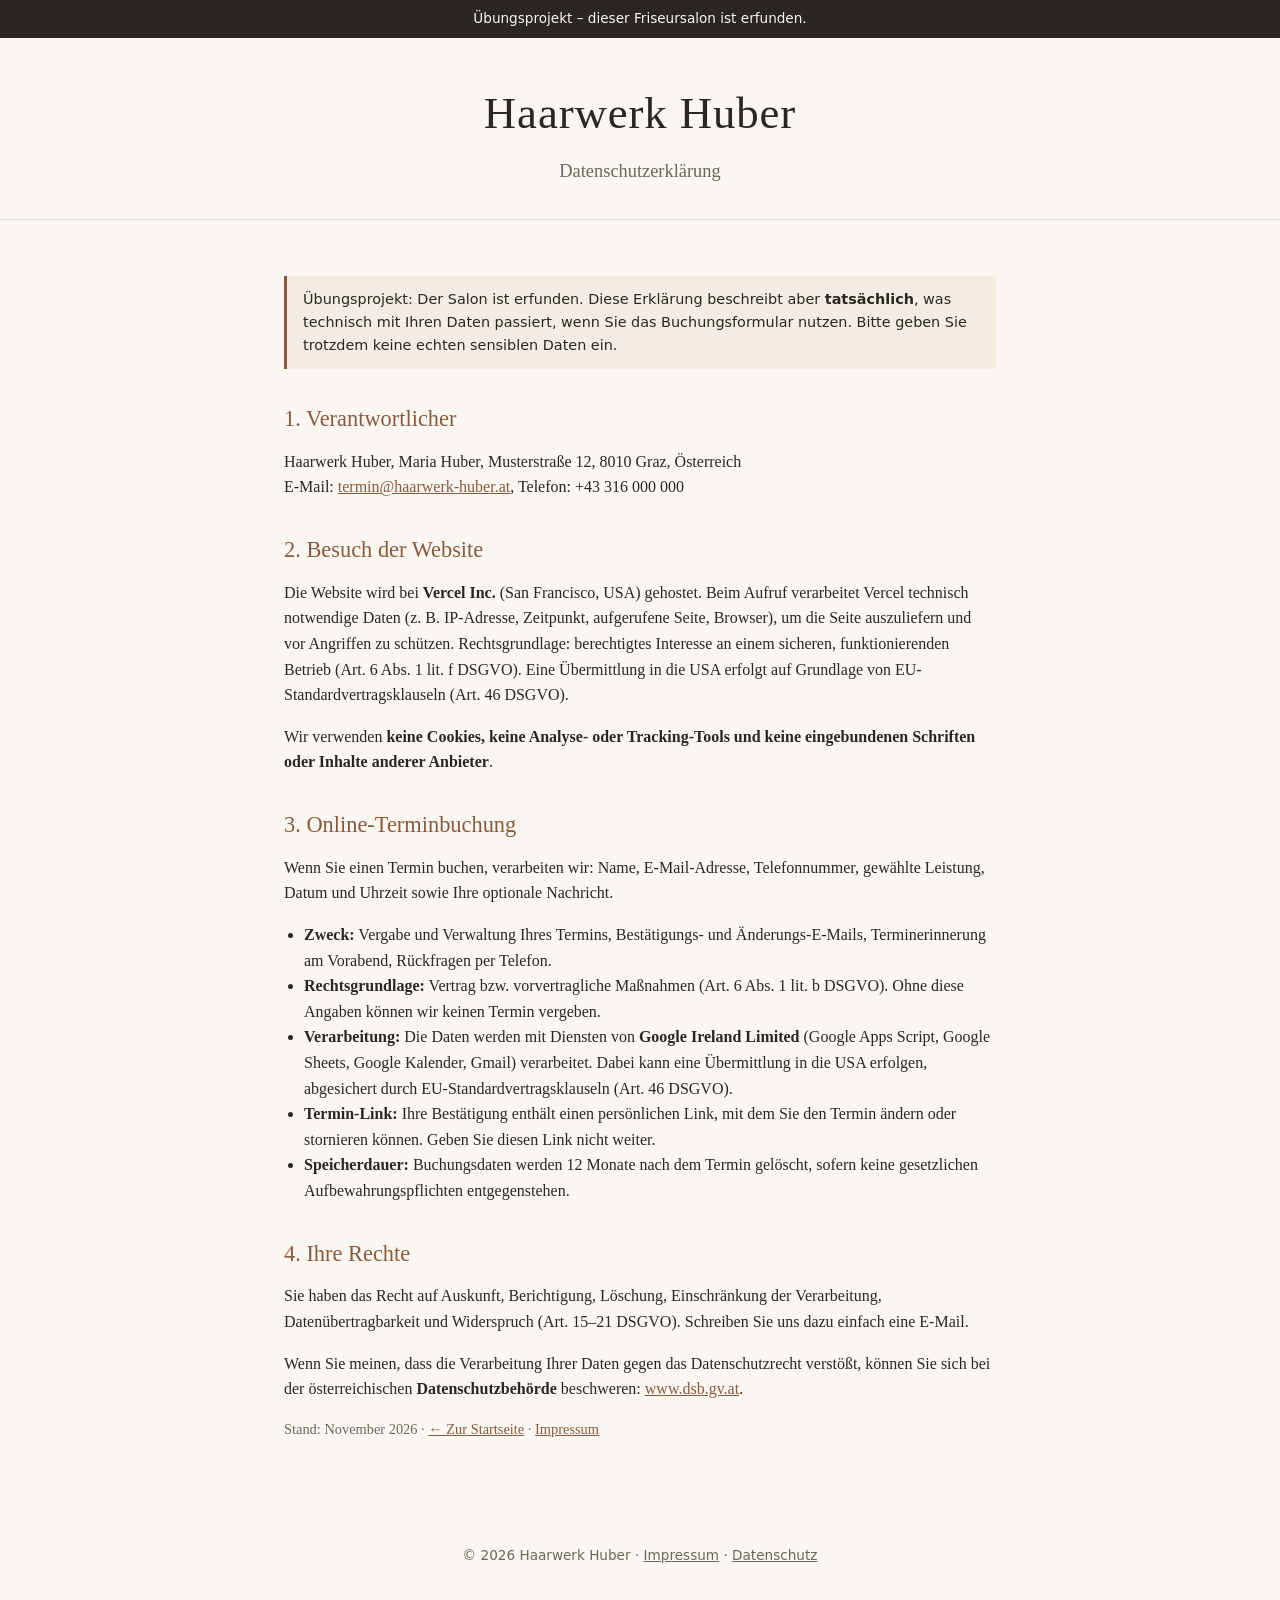
==== datenschutz.html @ 933cb015 "Reminder email the evening before the appointment - sendReminders(): daily trigger ~18:00 Vienna, re" ====
<!DOCTYPE html>
<html lang="de">
<head>
  <meta charset="UTF-8">
  <meta name="viewport" content="width=device-width, initial-scale=1.0">
  <title>Datenschutz – Haarwerk Huber</title>
  <link rel="stylesheet" href="style.css">
</head>
<body>

  <div class="notice">Übungsprojekt – dieser Friseursalon ist erfunden.</div>

  <header class="small-header">
    <h1><a href="/">Haarwerk Huber</a></h1>
    <p>Datenschutzerklärung</p>
  </header>

  <main>
    <section class="legal">
      <p class="fictional">Übungsprojekt: Der Salon ist erfunden. Diese Erklärung beschreibt aber
        <strong>tatsächlich</strong>, was technisch mit Ihren Daten passiert, wenn Sie das Buchungsformular nutzen.
        Bitte geben Sie trotzdem keine echten sensiblen Daten ein.</p>

      <h2>1. Verantwortlicher</h2>
      <p>Haarwerk Huber, Maria Huber, Musterstraße 12, 8010 Graz, Österreich<br>
        E-Mail: <a href="mailto:termin@haarwerk-huber.at">termin@haarwerk-huber.at</a>, Telefon: +43 316 000 000</p>

      <h2>2. Besuch der Website</h2>
      <p>Die Website wird bei <strong>Vercel Inc.</strong> (San Francisco, USA) gehostet. Beim Aufruf verarbeitet
        Vercel technisch notwendige Daten (z. B. IP-Adresse, Zeitpunkt, aufgerufene Seite, Browser), um die
        Seite auszuliefern und vor Angriffen zu schützen. Rechtsgrundlage: berechtigtes Interesse an einem
        sicheren, funktionierenden Betrieb (Art. 6 Abs. 1 lit. f DSGVO). Eine Übermittlung in die USA erfolgt auf
        Grundlage von EU-Standardvertragsklauseln (Art. 46 DSGVO).</p>
      <p>Wir verwenden <strong>keine Cookies, keine Analyse- oder Tracking-Tools und keine eingebundenen Schriften
        oder Inhalte anderer Anbieter</strong>.</p>

      <h2>3. Online-Terminbuchung</h2>
      <p>Wenn Sie einen Termin buchen, verarbeiten wir: Name, E-Mail-Adresse, Telefonnummer, gewählte Leistung,
        Datum und Uhrzeit sowie Ihre optionale Nachricht.</p>
      <ul>
        <li><strong>Zweck:</strong> Vergabe und Verwaltung Ihres Termins, Bestätigungs- und Änderungs-E-Mails, Terminerinnerung am Vorabend,
          Rückfragen per Telefon.</li>
        <li><strong>Rechtsgrundlage:</strong> Vertrag bzw. vorvertragliche Maßnahmen (Art. 6 Abs. 1 lit. b DSGVO).
          Ohne diese Angaben können wir keinen Termin vergeben.</li>
        <li><strong>Verarbeitung:</strong> Die Daten werden mit Diensten von <strong>Google Ireland Limited</strong>
          (Google Apps Script, Google Sheets, Google Kalender, Gmail) verarbeitet. Dabei kann eine Übermittlung in
          die USA erfolgen, abgesichert durch EU-Standardvertragsklauseln (Art. 46 DSGVO).</li>
        <li><strong>Termin-Link:</strong> Ihre Bestätigung enthält einen persönlichen Link, mit dem Sie den Termin
          ändern oder stornieren können. Geben Sie diesen Link nicht weiter.</li>
        <li><strong>Speicherdauer:</strong> Buchungsdaten werden 12 Monate nach dem Termin gelöscht, sofern keine
          gesetzlichen Aufbewahrungspflichten entgegenstehen.</li>
      </ul>

      <h2>4. Ihre Rechte</h2>
      <p>Sie haben das Recht auf Auskunft, Berichtigung, Löschung, Einschränkung der Verarbeitung,
        Datenübertragbarkeit und Widerspruch (Art. 15–21 DSGVO). Schreiben Sie uns dazu einfach eine E-Mail.</p>
      <p>Wenn Sie meinen, dass die Verarbeitung Ihrer Daten gegen das Datenschutzrecht verstößt, können Sie sich bei
        der österreichischen <strong>Datenschutzbehörde</strong> beschweren:
        <a href="https://www.dsb.gv.at" rel="noopener">www.dsb.gv.at</a>.</p>

      <p class="small">Stand: November 2026 · <a href="/">← Zur Startseite</a> · <a href="impressum.html">Impressum</a></p>
    </section>
  </main>

  <footer>
    © 2026 Haarwerk Huber · <a href="impressum.html">Impressum</a> · <a href="datenschutz.html">Datenschutz</a>
  </footer>
</body>
</html>
---- style.css ----
/* Haarwerk Huber – gemeinsame Styles für alle Seiten */
:root {
  --bg: #faf7f2;
  --text: #2b2622;
  --muted: #6f655c;
  --accent: #8a5a3c;
  --line: #e4dcd0;
}
* { box-sizing: border-box; margin: 0; padding: 0; }
body {
  font-family: Georgia, "Times New Roman", serif;
  background: var(--bg);
  color: var(--text);
  line-height: 1.6;
}
.notice {
  background: var(--text);
  color: var(--bg);
  text-align: center;
  font-family: system-ui, sans-serif;
  font-size: 0.85rem;
  padding: 0.5rem 1rem;
}
header {
  text-align: center;
  padding: 5rem 1.5rem 4rem;
  border-bottom: 1px solid var(--line);
}
header h1 {
  font-size: clamp(2.5rem, 7vw, 4.5rem);
  font-weight: normal;
  letter-spacing: 0.02em;
}
header p {
  color: var(--muted);
  font-size: 1.15rem;
  margin-top: 0.5rem;
}
.button {
  display: inline-block;
  margin-top: 2rem;
  padding: 0.8rem 2rem;
  background: var(--accent);
  color: #fff;
  text-decoration: none;
  font-family: system-ui, sans-serif;
  border-radius: 2px;
}
main { max-width: 760px; margin: 0 auto; padding: 0 1.5rem; }
section { padding: 3.5rem 0; border-bottom: 1px solid var(--line); }
section:last-child { border-bottom: none; }
h2 {
  font-weight: normal;
  font-size: 1.8rem;
  margin-bottom: 1.5rem;
  color: var(--accent);
}
table { width: 100%; border-collapse: collapse; }
td { padding: 0.6rem 0; border-bottom: 1px dotted var(--line); }
td:last-child { text-align: right; white-space: nowrap; }
.small { color: var(--muted); font-size: 0.9rem; margin-top: 1rem; }
footer {
  text-align: center;
  font-family: system-ui, sans-serif;
  font-size: 0.85rem;
  color: var(--muted);
  padding: 2rem 1rem 3rem;
}
form { display: grid; gap: 1rem; font-family: system-ui, sans-serif; }
.row { display: grid; grid-template-columns: 1fr 1fr; gap: 1rem; }
@media (max-width: 560px) { .row { grid-template-columns: 1fr; } }
label { display: grid; gap: 0.3rem; font-size: 0.9rem; color: var(--muted); }
input, select, textarea {
  font: inherit; color: var(--text); background: #fff;
  border: 1px solid var(--line); border-radius: 2px; padding: 0.65rem 0.75rem;
}
textarea { min-height: 5rem; resize: vertical; }
form button { border: none; cursor: pointer; font-size: 1rem; justify-self: start; margin-top: 0.5rem; }
form button:disabled { opacity: 0.6; cursor: wait; }
.hp { position: absolute; left: -9999px; }
#form-status { min-height: 1.5rem; font-family: system-ui, sans-serif; }
#form-status.ok { color: #2f6b3a; }
#form-status.error { color: #a33a2a; }

/* termin.html – Termin verwalten */
header.small-header { padding: 2.5rem 1.5rem 2rem; }
header.small-header h1 { font-size: clamp(2rem, 5vw, 2.8rem); }
header.small-header a { color: inherit; text-decoration: none; }
.details { width: 100%; margin: 1rem 0 2rem; }
.details td:first-child { color: var(--muted); width: 35%; }
.details td:last-child { text-align: left; white-space: normal; }
.actions { display: flex; flex-wrap: wrap; gap: 0.75rem; }
.button.secondary { background: transparent; color: var(--accent); border: 1px solid var(--accent); }
button.button { border: none; cursor: pointer; font-size: 1rem; margin-top: 0; }
button.button.secondary { border: 1px solid var(--accent); }
.hidden { display: none !important; }
#move-form { margin-top: 2rem; }
.badge { display: inline-block; font-family: system-ui, sans-serif; font-size: 0.85rem; padding: 0.15rem 0.6rem; border-radius: 2px; background: var(--line); }
.badge.cancelled { background: #f3d9d4; color: #a33a2a; }

main a { color: var(--accent); }

/* Impressum / Datenschutz */
.legal h2 { font-size: 1.4rem; margin: 2rem 0 0.75rem; }
.legal h2:first-child { margin-top: 0; }
.legal p, .legal ul { margin-bottom: 1rem; }
.legal ul { padding-left: 1.25rem; }
.fictional { background: #f3ece2; border-left: 3px solid var(--accent); padding: 0.75rem 1rem; font-family: system-ui, sans-serif; font-size: 0.9rem; margin-bottom: 2rem; }
footer a { color: inherit; }
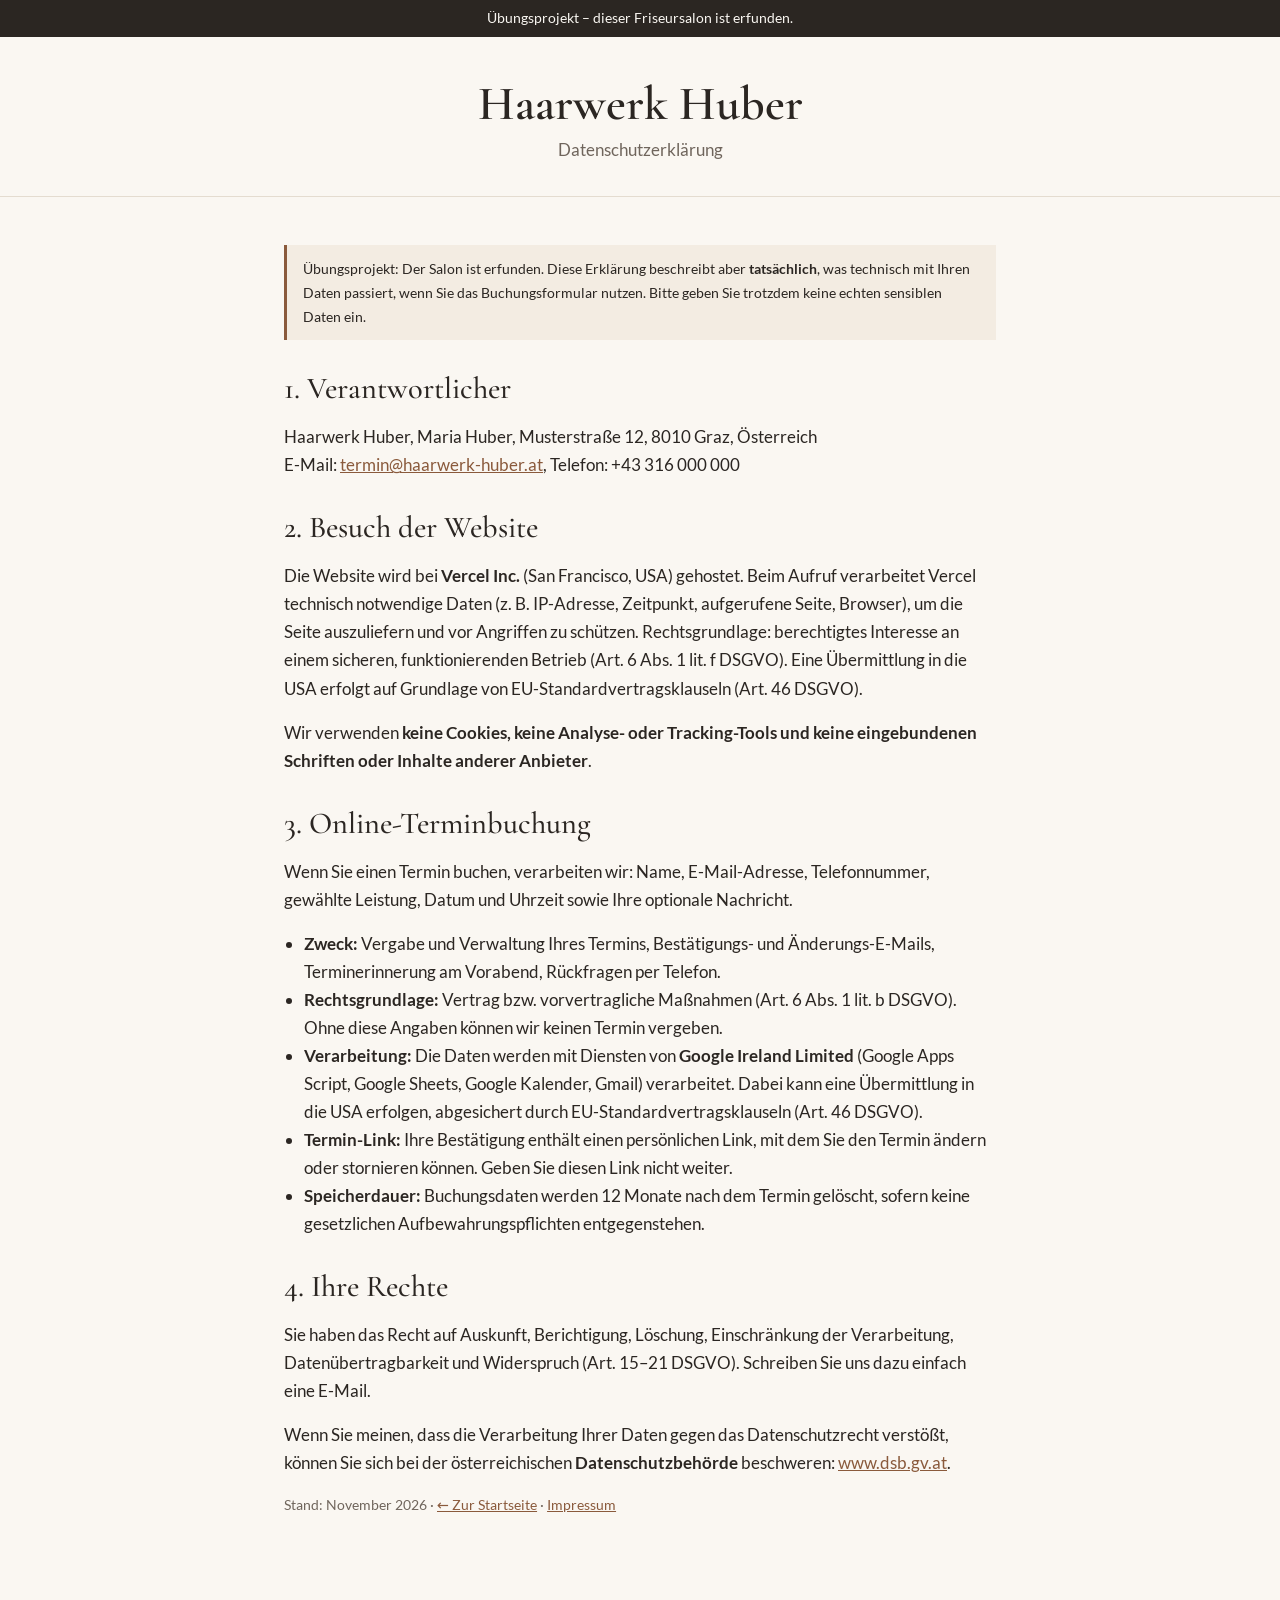
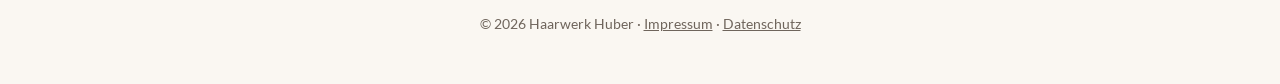
==== commit 621b7465: "Redesign: warm & classic look, sticky menu, price accordion, team, gallery, reviews, FAQ - direction" ====
--- a/datenschutz.html
+++ b/datenschutz.html
@@ -6,7 +6,7 @@
   <title>Datenschutz – Haarwerk Huber</title>
   <link rel="stylesheet" href="style.css">
 </head>
-<body>
+<body class="subpage">
 
   <div class="notice">Übungsprojekt – dieser Friseursalon ist erfunden.</div>
 
--- a/style.css
+++ b/style.css
@@ -1,109 +1,258 @@
-/* Haarwerk Huber – gemeinsame Styles für alle Seiten */
+/* Haarwerk Huber – gemeinsame Styles für alle Seiten
+   Richtung A "warm & klassisch": Creme, Kupfer, Dunkelbraun; Cormorant Garamond + Lato.
+   Schriften liegen im Ordner fonts/ (selbst gehostet, keine Verbindung zu Google → DSGVO). */
+
+@font-face { font-family: "Cormorant Garamond"; font-weight: 500; font-style: normal; font-display: swap;
+  src: url("fonts/cormorant-garamond-latin-500-normal.woff2") format("woff2"); }
+@font-face { font-family: "Cormorant Garamond"; font-weight: 600; font-style: normal; font-display: swap;
+  src: url("fonts/cormorant-garamond-latin-600-normal.woff2") format("woff2"); }
+@font-face { font-family: "Cormorant Garamond"; font-weight: 500; font-style: italic; font-display: swap;
+  src: url("fonts/cormorant-garamond-latin-500-italic.woff2") format("woff2"); }
+@font-face { font-family: "Lato"; font-weight: 400; font-style: normal; font-display: swap;
+  src: url("fonts/lato-latin-400-normal.woff2") format("woff2"); }
+@font-face { font-family: "Lato"; font-weight: 700; font-style: normal; font-display: swap;
+  src: url("fonts/lato-latin-700-normal.woff2") format("woff2"); }
+
 :root {
   --bg: #faf7f2;
+  --bg-alt: #f3ece2;
   --text: #2b2622;
   --muted: #6f655c;
   --accent: #8a5a3c;
+  --accent-dark: #6f4630;
   --line: #e4dcd0;
+  --serif: "Cormorant Garamond", Georgia, "Times New Roman", serif;
+  --sans: "Lato", system-ui, -apple-system, "Segoe UI", sans-serif;
+  --header-h: 4.25rem;
 }
 * { box-sizing: border-box; margin: 0; padding: 0; }
+html { scroll-behavior: smooth; scroll-padding-top: calc(var(--header-h) + 1rem); }
+@media (prefers-reduced-motion: reduce) { html { scroll-behavior: auto; } }
 body {
-  font-family: Georgia, "Times New Roman", serif;
+  font-family: var(--sans);
   background: var(--bg);
   color: var(--text);
-  line-height: 1.6;
-}
+  line-height: 1.65;
+  font-size: 1.0625rem;
+}
+img { max-width: 100%; display: block; }
+a { color: var(--accent); }
+h1, h2, h3 { font-family: var(--serif); font-weight: 500; line-height: 1.15; }
+h2 { font-size: clamp(2rem, 5vw, 2.75rem); color: var(--text); margin-bottom: 0.5rem; }
+h3 { font-size: 1.5rem; }
+.eyebrow {
+  font-family: var(--sans); font-size: 0.8rem; letter-spacing: 0.18em; text-transform: uppercase;
+  color: var(--accent); margin-bottom: 0.5rem; display: block;
+}
+.lead { color: var(--muted); max-width: 38rem; margin-bottom: 2rem; }
+.small { color: var(--muted); font-size: 0.9rem; margin-top: 1rem; }
+
 .notice {
-  background: var(--text);
-  color: var(--bg);
-  text-align: center;
-  font-family: system-ui, sans-serif;
-  font-size: 0.85rem;
-  padding: 0.5rem 1rem;
-}
-header {
-  text-align: center;
-  padding: 5rem 1.5rem 4rem;
+  background: var(--text); color: var(--bg); text-align: center;
+  font-size: 0.85rem; padding: 0.45rem 1rem;
+}
+
+/* ───────── Buttons ───────── */
+.button {
+  display: inline-block; padding: 0.85rem 1.8rem; min-height: 44px;
+  background: var(--accent); color: #fff; text-decoration: none;
+  font-family: var(--sans); font-size: 1rem; font-weight: 700; letter-spacing: 0.02em;
+  border: 1px solid var(--accent); border-radius: 2px; cursor: pointer;
+  transition: background 0.2s, color 0.2s;
+}
+.button:hover { background: var(--accent-dark); border-color: var(--accent-dark); }
+.button.secondary, .button.ghost { background: transparent; color: var(--accent); }
+.button.secondary:hover, .button.ghost:hover { background: var(--accent); color: #fff; }
+.button.light { background: transparent; color: #fff; border-color: rgba(255,255,255,0.8); }
+.button.light:hover { background: #fff; color: var(--text); }
+:focus-visible { outline: 2px solid var(--accent); outline-offset: 3px; }
+
+/* ───────── Kopfzeile mit Menü (bleibt oben stehen) ───────── */
+.site-header {
+  position: sticky; top: 0; z-index: 50;
+  background: rgba(250, 247, 242, 0.96);
   border-bottom: 1px solid var(--line);
-}
-header h1 {
-  font-size: clamp(2.5rem, 7vw, 4.5rem);
-  font-weight: normal;
-  letter-spacing: 0.02em;
-}
-header p {
-  color: var(--muted);
-  font-size: 1.15rem;
-  margin-top: 0.5rem;
-}
-.button {
-  display: inline-block;
-  margin-top: 2rem;
-  padding: 0.8rem 2rem;
-  background: var(--accent);
+  backdrop-filter: blur(6px);
+}
+.site-header .inner {
+  max-width: 1120px; margin: 0 auto; padding: 0 1.25rem; height: var(--header-h);
+  display: flex; align-items: center; gap: 1.5rem;
+}
+.logo { font-family: var(--serif); font-size: 1.6rem; font-weight: 600; color: var(--text); text-decoration: none; white-space: nowrap; }
+.logo span { color: var(--accent); }
+.site-nav { margin-left: auto; }
+.site-nav ul { list-style: none; display: flex; gap: 1.75rem; }
+.site-nav a { color: var(--text); text-decoration: none; font-size: 0.95rem; padding: 0.5rem 0; }
+.site-nav a:hover { color: var(--accent); }
+.header-cta .short { display: none; }
+.header-cta { padding: 0.6rem 1.2rem; font-size: 0.9rem; white-space: nowrap; min-height: 0; }
+.menu-toggle {
+  display: none; margin-left: auto; background: none; border: 1px solid var(--line); border-radius: 2px;
+  width: 44px; height: 44px; cursor: pointer; color: var(--text); font-size: 1.4rem; line-height: 1;
+}
+
+/* Handy: Menü wird zum Aufklappmenü (☰) */
+@media (max-width: 860px) {
+  .menu-toggle { display: block; }
+  .header-cta { padding: 0.55rem 0.9rem; }
+  .site-nav {
+    position: absolute; top: var(--header-h); left: 0; right: 0; margin: 0;
+    background: var(--bg); border-bottom: 1px solid var(--line);
+    box-shadow: 0 12px 24px rgba(43, 38, 34, 0.08);
+    display: none;
+  }
+  .site-nav.open { display: block; }
+  .site-nav ul { flex-direction: column; gap: 0; padding: 0.5rem 1.25rem 1rem; }
+  .site-nav a { display: block; padding: 0.85rem 0; border-bottom: 1px solid var(--line); font-size: 1.05rem; }
+  .site-nav li:last-child a { border-bottom: none; }
+}
+@media (max-width: 860px) { .site-header .inner { gap: 0.75rem; } }
+@media (max-width: 480px) { .logo { font-size: 1.35rem; } .header-cta .long { display: none; } .header-cta .short { display: inline; } }
+
+/* ───────── Hero ───────── */
+.hero {
+  position: relative; min-height: min(78vh, 640px); display: flex; align-items: flex-end;
+  background: #8c7a68 url("img/hero.jpg") center / cover no-repeat;
   color: #fff;
-  text-decoration: none;
-  font-family: system-ui, sans-serif;
-  border-radius: 2px;
-}
-main { max-width: 760px; margin: 0 auto; padding: 0 1.5rem; }
-section { padding: 3.5rem 0; border-bottom: 1px solid var(--line); }
-section:last-child { border-bottom: none; }
-h2 {
-  font-weight: normal;
-  font-size: 1.8rem;
-  margin-bottom: 1.5rem;
-  color: var(--accent);
-}
+}
+.hero::before { /* dunkler Verlauf, damit der Text auf jedem Foto lesbar bleibt */
+  content: ""; position: absolute; inset: 0;
+  background: linear-gradient(180deg, rgba(43,38,34,0.05) 0%, rgba(43,38,34,0.25) 45%, rgba(43,38,34,0.75) 100%);
+}
+.hero .inner { position: relative; max-width: 1120px; width: 100%; margin: 0 auto; padding: 4rem 1.25rem 3.5rem; }
+.hero .eyebrow { color: #f3e2d3; }
+.hero h1 { font-size: clamp(2.8rem, 8vw, 5rem); font-weight: 500; max-width: 14ch; }
+.hero p { font-size: 1.15rem; max-width: 34rem; margin: 1rem 0 2rem; color: #f6efe7; }
+.hero .actions { display: flex; flex-wrap: wrap; gap: 0.75rem; }
+
+/* ───────── Abschnitte ───────── */
+.section { padding: clamp(3.5rem, 8vw, 6rem) 1.25rem; }
+.section.alt { background: var(--bg-alt); }
+.container { max-width: 1120px; margin: 0 auto; }
+.narrow { max-width: 760px; margin: 0 auto; }
+
+/* Über uns: Text + Bild nebeneinander */
+.split { display: grid; grid-template-columns: 1.1fr 0.9fr; gap: clamp(2rem, 5vw, 4rem); align-items: center; }
+.split img { aspect-ratio: 4 / 5; object-fit: cover; width: 100%; border-radius: 2px; }
+.facts { display: flex; flex-wrap: wrap; gap: 2rem; margin-top: 2rem; }
+.facts strong { display: block; font-family: var(--serif); font-size: 2.2rem; font-weight: 600; color: var(--accent); line-height: 1; }
+.facts span { color: var(--muted); font-size: 0.9rem; }
+@media (max-width: 760px) { .split { grid-template-columns: 1fr; } .split img { aspect-ratio: 4 / 3; } }
+
+/* Preise: Aufklapp-Liste (details/summary) */
+.accordion { border-top: 1px solid var(--line); }
+.accordion details { border-bottom: 1px solid var(--line); }
+.accordion summary {
+  list-style: none; cursor: pointer; min-height: 44px;
+  display: flex; align-items: center; justify-content: space-between; gap: 1rem;
+  padding: 1.15rem 0.25rem; font-family: var(--serif); font-size: 1.6rem; font-weight: 500;
+}
+.accordion summary::-webkit-details-marker { display: none; }
+.accordion summary::after {
+  content: "+"; font-family: var(--sans); font-size: 1.5rem; color: var(--accent);
+  transition: transform 0.2s;
+}
+.accordion details[open] summary::after { transform: rotate(45deg); }
+.accordion summary .from { font-family: var(--sans); font-size: 0.9rem; color: var(--muted); margin-left: auto; margin-right: 0.75rem; }
+.accordion .panel { padding: 0 0.25rem 1.25rem; }
+.price-row {
+  display: grid; grid-template-columns: 1fr auto auto; align-items: baseline; gap: 0.5rem 1rem;
+  padding: 0.75rem 0; border-bottom: 1px dotted var(--line);
+}
+.price-row:last-child { border-bottom: none; }
+.price-row .name { font-weight: 700; }
+.price-row .meta { display: block; color: var(--muted); font-size: 0.85rem; font-weight: 400; }
+.price-row .price { white-space: nowrap; }
+.price-row .book { font-size: 0.85rem; white-space: nowrap; }
+@media (max-width: 520px) {
+  .price-row { grid-template-columns: 1fr auto; }
+  .price-row .book { grid-column: 1 / -1; }
+}
+
+/* FAQ nutzt dieselbe Aufklapp-Optik, nur kleiner */
+.accordion.faq summary { font-family: var(--sans); font-size: 1.05rem; font-weight: 700; }
+.accordion.faq .panel p { color: var(--muted); max-width: 44rem; }
+
+/* Team */
+.team { display: grid; grid-template-columns: repeat(auto-fit, minmax(220px, 1fr)); gap: 1.5rem; }
+.member { background: var(--bg); border: 1px solid var(--line); padding: 2rem 1.5rem; text-align: center; }
+.avatar {
+  width: 96px; height: 96px; margin: 0 auto 1.25rem; border-radius: 50%;
+  display: grid; place-items: center;
+  background: var(--accent); color: #fff; font-family: var(--serif); font-size: 2.2rem; font-weight: 600;
+}
+.member:nth-child(2) .avatar { background: #a77a5c; }
+.member:nth-child(3) .avatar { background: #5e4a3c; }
+.member .role { color: var(--accent); font-size: 0.85rem; letter-spacing: 0.12em; text-transform: uppercase; margin: 0.25rem 0 0.75rem; }
+.member p:last-child { color: var(--muted); font-size: 0.95rem; }
+
+/* Galerie */
+.gallery { display: grid; grid-template-columns: repeat(3, 1fr); gap: 0.75rem; }
+.gallery img { aspect-ratio: 1; object-fit: cover; width: 100%; background: var(--line); }
+@media (max-width: 640px) { .gallery { grid-template-columns: 1fr 1fr; } }
+
+/* Bewertungen */
+.reviews { display: grid; grid-template-columns: repeat(auto-fit, minmax(240px, 1fr)); gap: 1.5rem; }
+.review { border-left: 3px solid var(--accent); padding: 0.25rem 0 0.25rem 1.25rem; }
+.review blockquote { font-family: var(--serif); font-style: italic; font-size: 1.35rem; line-height: 1.4; }
+.review figcaption { color: var(--muted); font-size: 0.9rem; margin-top: 0.75rem; }
+.stars { color: var(--accent); letter-spacing: 0.15em; font-size: 0.95rem; margin-bottom: 0.5rem; }
+
+/* Kontakt + Öffnungszeiten */
+.contact { display: grid; grid-template-columns: 1fr 1fr; gap: 2.5rem; }
+@media (max-width: 700px) { .contact { grid-template-columns: 1fr; } }
+.contact h3 { margin-bottom: 0.75rem; }
+.contact address { font-style: normal; }
+
+/* ───────── Tabellen, Formular (auch termin.html) ───────── */
 table { width: 100%; border-collapse: collapse; }
 td { padding: 0.6rem 0; border-bottom: 1px dotted var(--line); }
 td:last-child { text-align: right; white-space: nowrap; }
-.small { color: var(--muted); font-size: 0.9rem; margin-top: 1rem; }
-footer {
-  text-align: center;
-  font-family: system-ui, sans-serif;
-  font-size: 0.85rem;
-  color: var(--muted);
-  padding: 2rem 1rem 3rem;
-}
-form { display: grid; gap: 1rem; font-family: system-ui, sans-serif; }
+form { display: grid; gap: 1rem; }
 .row { display: grid; grid-template-columns: 1fr 1fr; gap: 1rem; }
 @media (max-width: 560px) { .row { grid-template-columns: 1fr; } }
 label { display: grid; gap: 0.3rem; font-size: 0.9rem; color: var(--muted); }
 input, select, textarea {
-  font: inherit; color: var(--text); background: #fff;
+  font: inherit; color: var(--text); background: #fff; min-height: 44px;
   border: 1px solid var(--line); border-radius: 2px; padding: 0.65rem 0.75rem;
 }
+input:focus, select:focus, textarea:focus { outline: 2px solid var(--accent); outline-offset: 0; border-color: var(--accent); }
 textarea { min-height: 5rem; resize: vertical; }
-form button { border: none; cursor: pointer; font-size: 1rem; justify-self: start; margin-top: 0.5rem; }
+form button { justify-self: start; margin-top: 0.5rem; }
 form button:disabled { opacity: 0.6; cursor: wait; }
 .hp { position: absolute; left: -9999px; }
-#form-status { min-height: 1.5rem; font-family: system-ui, sans-serif; }
+#form-status { min-height: 1.5rem; }
 #form-status.ok { color: #2f6b3a; }
 #form-status.error { color: #a33a2a; }
-
-/* termin.html – Termin verwalten */
-header.small-header { padding: 2.5rem 1.5rem 2rem; }
-header.small-header h1 { font-size: clamp(2rem, 5vw, 2.8rem); }
+.booking-card { background: #fff; border: 1px solid var(--line); padding: clamp(1.5rem, 4vw, 2.5rem); }
+
+/* ───────── Fußzeile ───────── */
+.site-footer { background: var(--text); color: #d9cfc4; text-align: center; font-size: 0.9rem; padding: 2.5rem 1.25rem; }
+.site-footer a { color: inherit; }
+.site-footer .logo { color: #fff; display: inline-block; margin-bottom: 0.5rem; }
+
+/* ───────── Unterseiten (termin.html, Impressum, Datenschutz) ───────── */
+header.small-header { text-align: center; padding: 2.5rem 1.5rem 2rem; border-bottom: 1px solid var(--line); }
+header.small-header h1 { font-size: clamp(2.2rem, 5vw, 3rem); font-weight: 600; }
 header.small-header a { color: inherit; text-decoration: none; }
+header.small-header p { color: var(--muted); margin-top: 0.25rem; }
+/* nur auf den Unterseiten (body class="subpage"), nicht auf der Startseite */
+.subpage > main { max-width: 760px; margin: 0 auto; padding: 0 1.5rem; }
+.subpage > main > section { padding: 3rem 0; }
+.subpage > main h2 { font-size: 1.9rem; margin-bottom: 1rem; }
+.subpage > footer { text-align: center; font-size: 0.85rem; color: var(--muted); padding: 2rem 1rem 3rem; }
+.subpage > footer a { color: inherit; }
 .details { width: 100%; margin: 1rem 0 2rem; }
 .details td:first-child { color: var(--muted); width: 35%; }
 .details td:last-child { text-align: left; white-space: normal; }
 .actions { display: flex; flex-wrap: wrap; gap: 0.75rem; }
-.button.secondary { background: transparent; color: var(--accent); border: 1px solid var(--accent); }
-button.button { border: none; cursor: pointer; font-size: 1rem; margin-top: 0; }
-button.button.secondary { border: 1px solid var(--accent); }
+button.button { font-size: 1rem; }
 .hidden { display: none !important; }
 #move-form { margin-top: 2rem; }
-.badge { display: inline-block; font-family: system-ui, sans-serif; font-size: 0.85rem; padding: 0.15rem 0.6rem; border-radius: 2px; background: var(--line); }
+.badge { display: inline-block; font-size: 0.85rem; padding: 0.15rem 0.6rem; border-radius: 2px; background: var(--line); }
 .badge.cancelled { background: #f3d9d4; color: #a33a2a; }
-
-main a { color: var(--accent); }
-
-/* Impressum / Datenschutz */
-.legal h2 { font-size: 1.4rem; margin: 2rem 0 0.75rem; }
+.legal h2 { font-size: 1.5rem; margin: 2rem 0 0.75rem; }
 .legal h2:first-child { margin-top: 0; }
 .legal p, .legal ul { margin-bottom: 1rem; }
 .legal ul { padding-left: 1.25rem; }
-.fictional { background: #f3ece2; border-left: 3px solid var(--accent); padding: 0.75rem 1rem; font-family: system-ui, sans-serif; font-size: 0.9rem; margin-bottom: 2rem; }
-footer a { color: inherit; }
+.fictional { background: var(--bg-alt); border-left: 3px solid var(--accent); padding: 0.75rem 1rem; font-size: 0.9rem; margin-bottom: 2rem; }
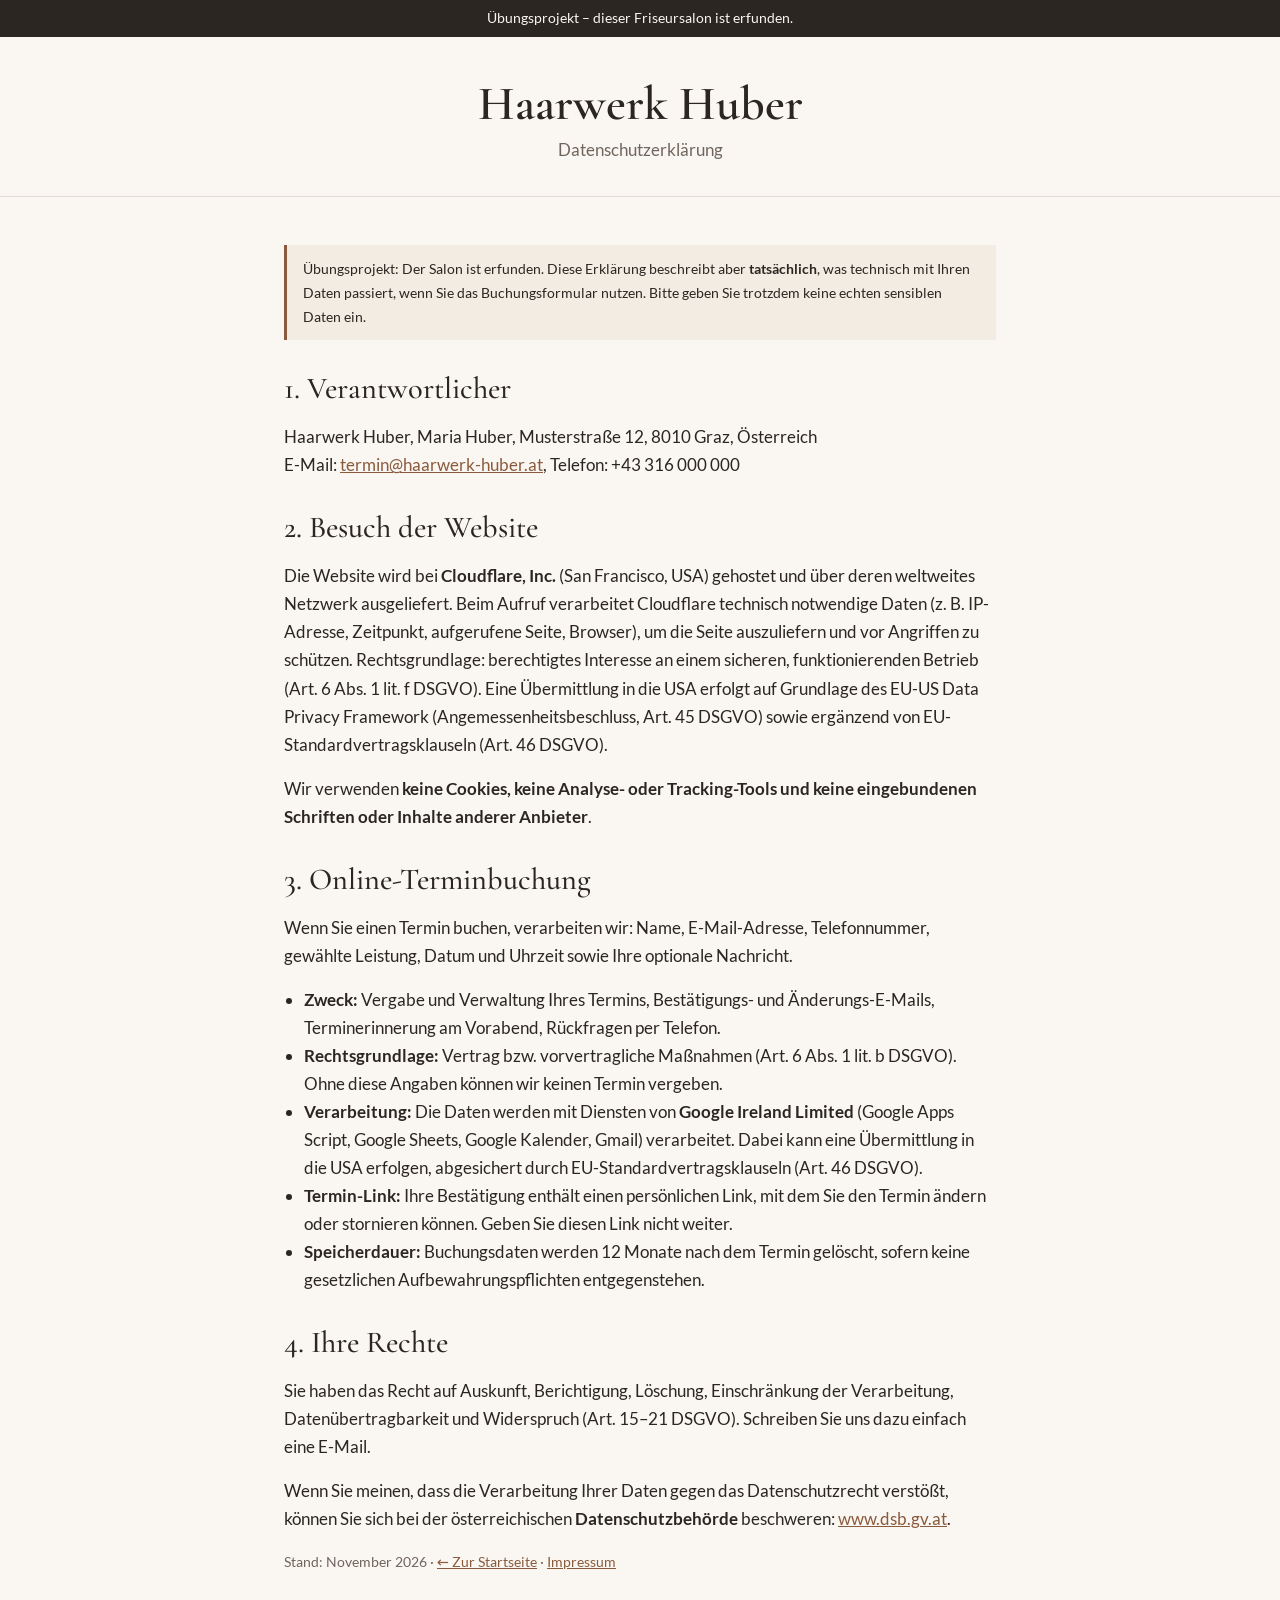
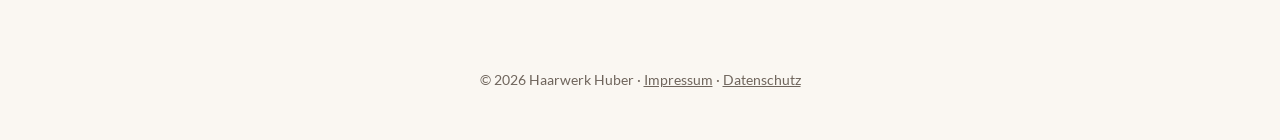
==== commit 7d59b5fd: "Datenschutz: hosting provider Vercel -> Cloudflare Co-Authored-By: Claude Opus 5.5 <noreply@anthropi" ====
--- a/datenschutz.html
+++ b/datenschutz.html
@@ -4,6 +4,10 @@
   <meta charset="UTF-8">
   <meta name="viewport" content="width=device-width, initial-scale=1.0">
   <title>Datenschutz – Haarwerk Huber</title>
+  <meta name="robots" content="noindex">
+  <link rel="icon" href="favicon.ico?v=2" sizes="any">
+  <link rel="icon" href="favicon-32.png?v=2" type="image/png" sizes="32x32">
+  <link rel="apple-touch-icon" href="apple-touch-icon.png?v=2">
   <link rel="stylesheet" href="style.css">
 </head>
 <body class="subpage">
@@ -26,11 +30,12 @@
         E-Mail: <a href="mailto:termin@haarwerk-huber.at">termin@haarwerk-huber.at</a>, Telefon: +43 316 000 000</p>
 
       <h2>2. Besuch der Website</h2>
-      <p>Die Website wird bei <strong>Vercel Inc.</strong> (San Francisco, USA) gehostet. Beim Aufruf verarbeitet
-        Vercel technisch notwendige Daten (z. B. IP-Adresse, Zeitpunkt, aufgerufene Seite, Browser), um die
-        Seite auszuliefern und vor Angriffen zu schützen. Rechtsgrundlage: berechtigtes Interesse an einem
-        sicheren, funktionierenden Betrieb (Art. 6 Abs. 1 lit. f DSGVO). Eine Übermittlung in die USA erfolgt auf
-        Grundlage von EU-Standardvertragsklauseln (Art. 46 DSGVO).</p>
+      <p>Die Website wird bei <strong>Cloudflare, Inc.</strong> (San Francisco, USA) gehostet und über deren
+        weltweites Netzwerk ausgeliefert. Beim Aufruf verarbeitet Cloudflare technisch notwendige Daten (z. B.
+        IP-Adresse, Zeitpunkt, aufgerufene Seite, Browser), um die Seite auszuliefern und vor Angriffen zu schützen.
+        Rechtsgrundlage: berechtigtes Interesse an einem sicheren, funktionierenden Betrieb (Art. 6 Abs. 1 lit. f
+        DSGVO). Eine Übermittlung in die USA erfolgt auf Grundlage des EU-US Data Privacy Framework
+        (Angemessenheitsbeschluss, Art. 45 DSGVO) sowie ergänzend von EU-Standardvertragsklauseln (Art. 46 DSGVO).</p>
       <p>Wir verwenden <strong>keine Cookies, keine Analyse- oder Tracking-Tools und keine eingebundenen Schriften
         oder Inhalte anderer Anbieter</strong>.</p>
 
--- a/style.css
+++ b/style.css
@@ -69,7 +69,7 @@
 
 /* ───────── Kopfzeile mit Menü (bleibt oben stehen) ───────── */
 .site-header {
-  position: sticky; top: 0; z-index: 50;
+  position: sticky; top: 0; z-index: 50; transition: box-shadow 0.3s;
   background: rgba(250, 247, 242, 0.96);
   border-bottom: 1px solid var(--line);
   backdrop-filter: blur(6px);
@@ -78,6 +78,7 @@
   max-width: 1120px; margin: 0 auto; padding: 0 1.25rem; height: var(--header-h);
   display: flex; align-items: center; gap: 1.5rem;
 }
+.site-header.scrolled { box-shadow: 0 6px 20px -10px rgba(43, 38, 34, 0.35); }
 .logo { font-family: var(--serif); font-size: 1.6rem; font-weight: 600; color: var(--text); text-decoration: none; white-space: nowrap; }
 .logo span { color: var(--accent); }
 .site-nav { margin-left: auto; }
@@ -109,21 +110,27 @@
 @media (max-width: 860px) { .site-header .inner { gap: 0.75rem; } }
 @media (max-width: 480px) { .logo { font-size: 1.35rem; } .header-cta .long { display: none; } .header-cta .short { display: inline; } }
 
-/* ───────── Hero ───────── */
-.hero {
-  position: relative; min-height: min(78vh, 640px); display: flex; align-items: flex-end;
-  background: #8c7a68 url("img/hero.jpg") center / cover no-repeat;
-  color: #fff;
-}
-.hero::before { /* dunkler Verlauf, damit der Text auf jedem Foto lesbar bleibt */
-  content: ""; position: absolute; inset: 0;
-  background: linear-gradient(180deg, rgba(43,38,34,0.05) 0%, rgba(43,38,34,0.25) 45%, rgba(43,38,34,0.75) 100%);
-}
-.hero .inner { position: relative; max-width: 1120px; width: 100%; margin: 0 auto; padding: 4rem 1.25rem 3.5rem; }
-.hero .eyebrow { color: #f3e2d3; }
-.hero h1 { font-size: clamp(2.8rem, 8vw, 5rem); font-weight: 500; max-width: 14ch; }
-.hero p { font-size: 1.15rem; max-width: 34rem; margin: 1rem 0 2rem; color: #f6efe7; }
+/* ───────── Hero: Text links, Foto rechts (Foto behält seine Form) ───────── */
+.hero { padding: clamp(2.5rem, 6vw, 5rem) 1.25rem; overflow: hidden; }
+.hero .inner {
+  max-width: 1120px; margin: 0 auto;
+  display: grid; grid-template-columns: 1fr 1fr; gap: clamp(2rem, 5vw, 4.5rem); align-items: center;
+}
+.hero h1 { font-size: clamp(2.8rem, 6.5vw, 4.6rem); font-weight: 500; }
+.hero h1 em { font-style: italic; color: var(--accent); }
+.hero p { font-size: 1.15rem; max-width: 30rem; margin: 1.25rem 0 2rem; color: var(--muted); }
 .hero .actions { display: flex; flex-wrap: wrap; gap: 0.75rem; }
+.hero-photo { position: relative; }
+.hero-photo img { width: 100%; height: auto; border-radius: 2px; box-shadow: 0 24px 48px -24px rgba(43, 38, 34, 0.45); }
+.hero-photo::before { /* versetzter Rahmen hinter dem Foto */
+  content: ""; position: absolute; inset: 1.25rem -1.25rem -1.25rem 1.25rem;
+  border: 1px solid var(--accent); border-radius: 2px; z-index: -1;
+}
+.hero .facts { margin-top: 2.5rem; }
+@media (max-width: 860px) {
+  .hero .inner { grid-template-columns: 1fr; }
+  .hero-photo { margin-right: 1.25rem; }
+}
 
 /* ───────── Abschnitte ───────── */
 .section { padding: clamp(3.5rem, 8vw, 6rem) 1.25rem; }
@@ -132,12 +139,12 @@
 .narrow { max-width: 760px; margin: 0 auto; }
 
 /* Über uns: Text + Bild nebeneinander */
-.split { display: grid; grid-template-columns: 1.1fr 0.9fr; gap: clamp(2rem, 5vw, 4rem); align-items: center; }
-.split img { aspect-ratio: 4 / 5; object-fit: cover; width: 100%; border-radius: 2px; }
+.split { display: grid; grid-template-columns: 1.4fr 0.6fr; gap: clamp(2rem, 6vw, 5rem); align-items: center; }
+.split img { width: 100%; max-width: 360px; height: auto; justify-self: end; border-radius: 2px; }
 .facts { display: flex; flex-wrap: wrap; gap: 2rem; margin-top: 2rem; }
 .facts strong { display: block; font-family: var(--serif); font-size: 2.2rem; font-weight: 600; color: var(--accent); line-height: 1; }
 .facts span { color: var(--muted); font-size: 0.9rem; }
-@media (max-width: 760px) { .split { grid-template-columns: 1fr; } .split img { aspect-ratio: 4 / 3; } }
+@media (max-width: 760px) { .split { grid-template-columns: 1fr; } .split img { max-width: 280px; justify-self: start; } }
 
 /* Preise: Aufklapp-Liste (details/summary) */
 .accordion { border-top: 1px solid var(--line); }
@@ -175,7 +182,8 @@
 
 /* Team */
 .team { display: grid; grid-template-columns: repeat(auto-fit, minmax(220px, 1fr)); gap: 1.5rem; }
-.member { background: var(--bg); border: 1px solid var(--line); padding: 2rem 1.5rem; text-align: center; }
+.member { background: var(--bg); border: 1px solid var(--line); padding: 2rem 1.5rem; text-align: center; transition: transform 0.3s, box-shadow 0.3s; }
+.member:hover { transform: translateY(-4px); box-shadow: 0 16px 32px -20px rgba(43, 38, 34, 0.4); }
 .avatar {
   width: 96px; height: 96px; margin: 0 auto 1.25rem; border-radius: 50%;
   display: grid; place-items: center;
@@ -187,9 +195,12 @@
 .member p:last-child { color: var(--muted); font-size: 0.95rem; }
 
 /* Galerie */
-.gallery { display: grid; grid-template-columns: repeat(3, 1fr); gap: 0.75rem; }
-.gallery img { aspect-ratio: 1; object-fit: cover; width: 100%; background: var(--line); }
-@media (max-width: 640px) { .gallery { grid-template-columns: 1fr 1fr; } }
+.gallery { columns: 4 220px; column-gap: 1rem; }
+.gallery figure { break-inside: avoid; margin-bottom: 1rem; overflow: hidden; border-radius: 2px; background: var(--line); }
+.gallery img { width: 100%; height: auto; transition: transform 0.6s cubic-bezier(.2,.7,.2,1); }
+.gallery figure:hover img { transform: scale(1.04); }
+.gallery figure:first-child { margin-top: 3rem; } /* versetzter Start = lockereres Bild */
+@media (max-width: 640px) { .gallery { columns: 2; column-gap: 0.75rem; } .gallery figure { margin-bottom: 0.75rem; } .gallery figure:first-child { margin-top: 1.5rem; } }
 
 /* Bewertungen */
 .reviews { display: grid; grid-template-columns: repeat(auto-fit, minmax(240px, 1fr)); gap: 1.5rem; }
@@ -224,12 +235,18 @@
 #form-status { min-height: 1.5rem; }
 #form-status.ok { color: #2f6b3a; }
 #form-status.error { color: #a33a2a; }
-.booking-card { background: #fff; border: 1px solid var(--line); padding: clamp(1.5rem, 4vw, 2.5rem); }
+.booking-card { background: #fff; border: 1px solid var(--line); padding: clamp(1.5rem, 4vw, 2.25rem); box-shadow: 0 20px 40px -28px rgba(43, 38, 34, 0.35); }
+.booking-card { display: grid; grid-template-columns: 0.75fr 1.25fr; gap: clamp(1.5rem, 4vw, 3rem); align-items: start; }
+@media (max-width: 860px) { .booking-card { grid-template-columns: 1fr; gap: 0.5rem; } .booking-intro .small { display: none; } }
+.booking-card h2 { font-size: clamp(1.9rem, 4vw, 2.3rem); }
+.booking-card .lead { margin-bottom: 1.25rem; font-size: 0.95rem; }
+#termin.section { padding-top: clamp(2.5rem, 6vw, 4rem); }
 
 /* ───────── Fußzeile ───────── */
 .site-footer { background: var(--text); color: #d9cfc4; text-align: center; font-size: 0.9rem; padding: 2.5rem 1.25rem; }
 .site-footer a { color: inherit; }
 .site-footer .logo { color: #fff; display: inline-block; margin-bottom: 0.5rem; }
+.site-footer .logo span { color: #d4a585; } /* hellerer Kupferton: genug Kontrast auf Dunkelbraun */
 
 /* ───────── Unterseiten (termin.html, Impressum, Datenschutz) ───────── */
 header.small-header { text-align: center; padding: 2.5rem 1.5rem 2rem; border-bottom: 1px solid var(--line); }
@@ -256,3 +273,33 @@
 .legal p, .legal ul { margin-bottom: 1rem; }
 .legal ul { padding-left: 1.25rem; }
 .fictional { background: var(--bg-alt); border-left: 3px solid var(--accent); padding: 0.75rem 1rem; font-size: 0.9rem; margin-bottom: 2rem; }
+
+/* ───────── Bewegung ───────── */
+/* Aufklappen der Preise/FAQ weich animieren (Chrome/Edge; andere Browser klappen einfach auf) */
+:root { interpolate-size: allow-keywords; }
+.accordion details::details-content {
+  height: 0; overflow: clip;
+  transition: height 0.35s ease, content-visibility 0.35s allow-discrete;
+}
+.accordion details[open]::details-content { height: auto; }
+
+/* Beim Scrollen weich einblenden. Nur wenn JavaScript läuft (Klasse "js" am <html>),
+   sonst bleibt alles sichtbar. */
+.js [data-reveal] {
+  opacity: 0; transform: translateY(28px);
+  transition: opacity 0.8s ease, transform 0.8s cubic-bezier(.2,.7,.2,1);
+  transition-delay: var(--delay, 0s);
+}
+.js [data-reveal].visible { opacity: 1; transform: none; }
+
+/* Hero beim Laden: Text und Foto kommen nacheinander */
+.js .hero [data-intro] { opacity: 0; transform: translateY(18px); animation: intro 0.9s cubic-bezier(.2,.7,.2,1) forwards; animation-delay: var(--delay, 0s); }
+.js .hero .hero-photo[data-intro] { transform: translateY(0) scale(0.97); }
+@keyframes intro { to { opacity: 1; transform: none; } }
+
+/* Wer in den Systemeinstellungen "Bewegung reduzieren" an hat, bekommt keine Effekte */
+@media (prefers-reduced-motion: reduce) {
+  .js [data-reveal], .js .hero [data-intro] { opacity: 1; transform: none; transition: none; animation: none; }
+  .gallery img, .member { transition: none; }
+  .accordion details::details-content { transition: none; }
+}
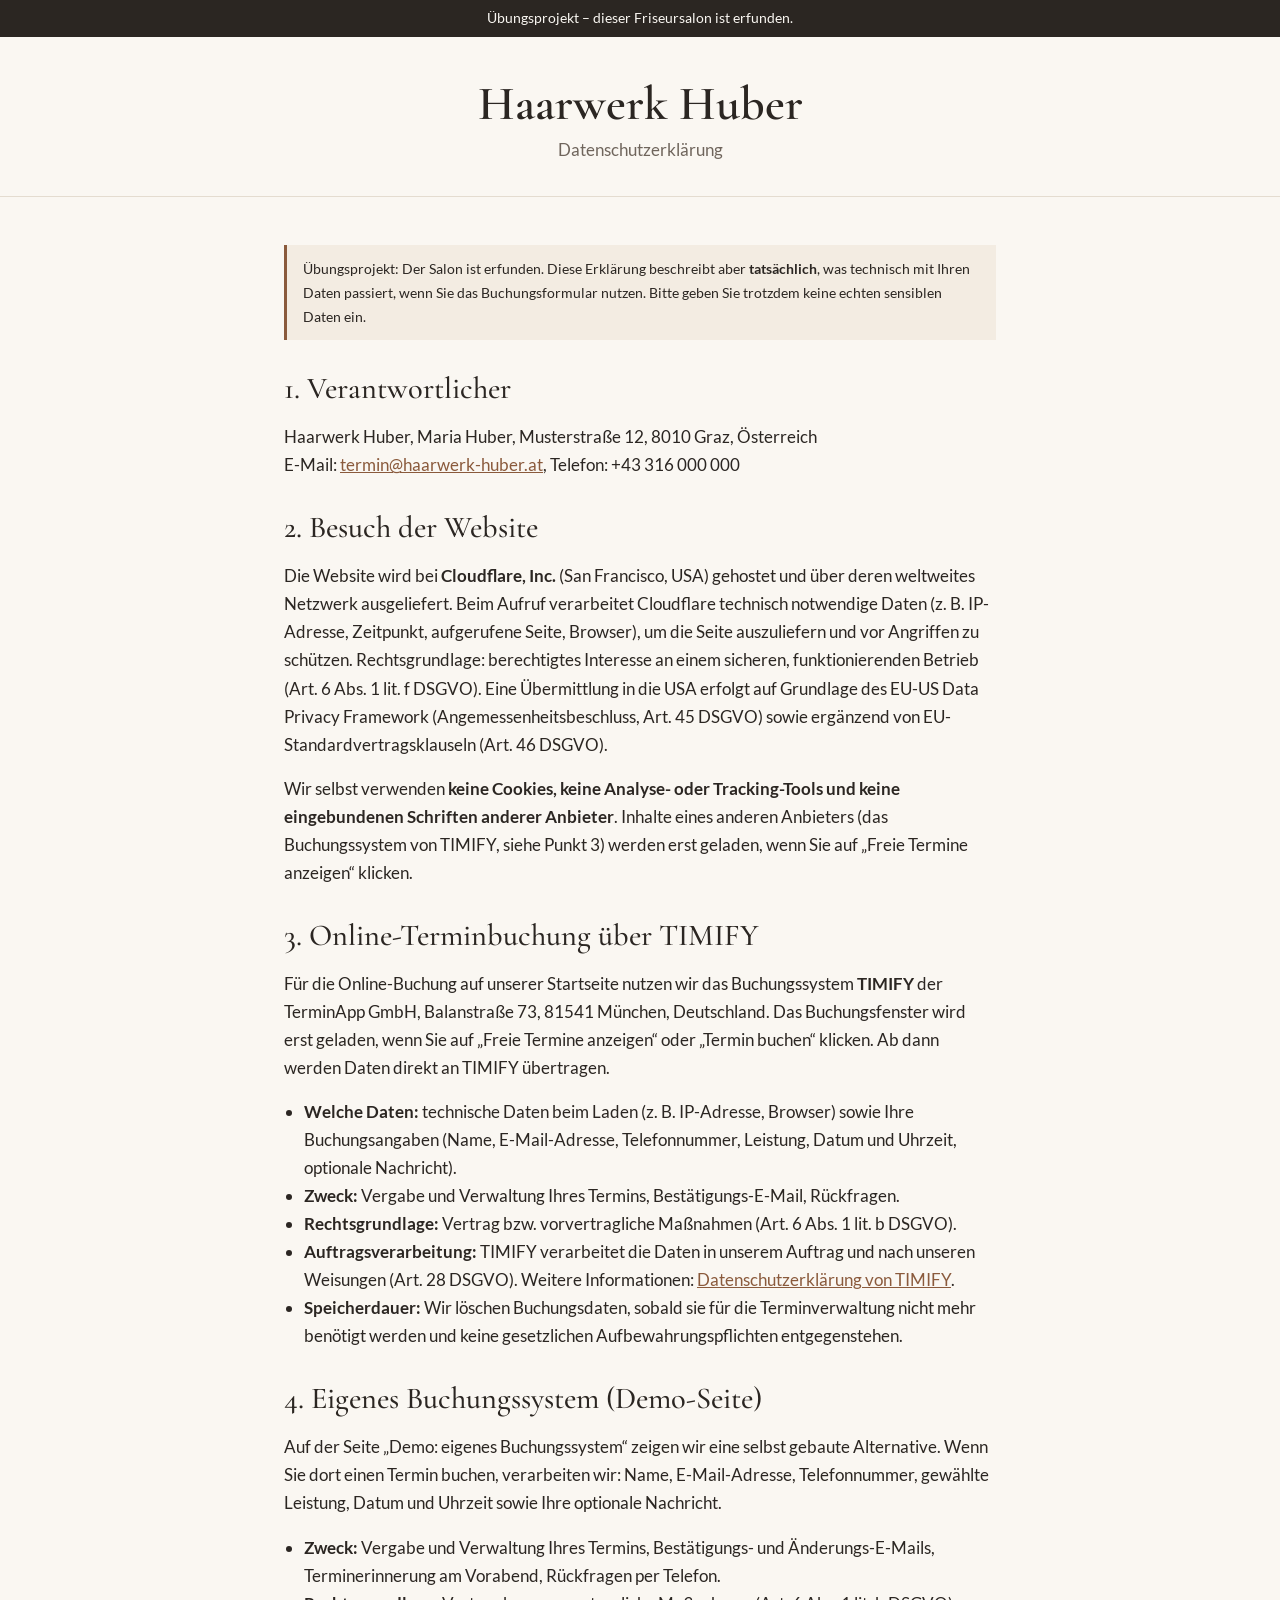
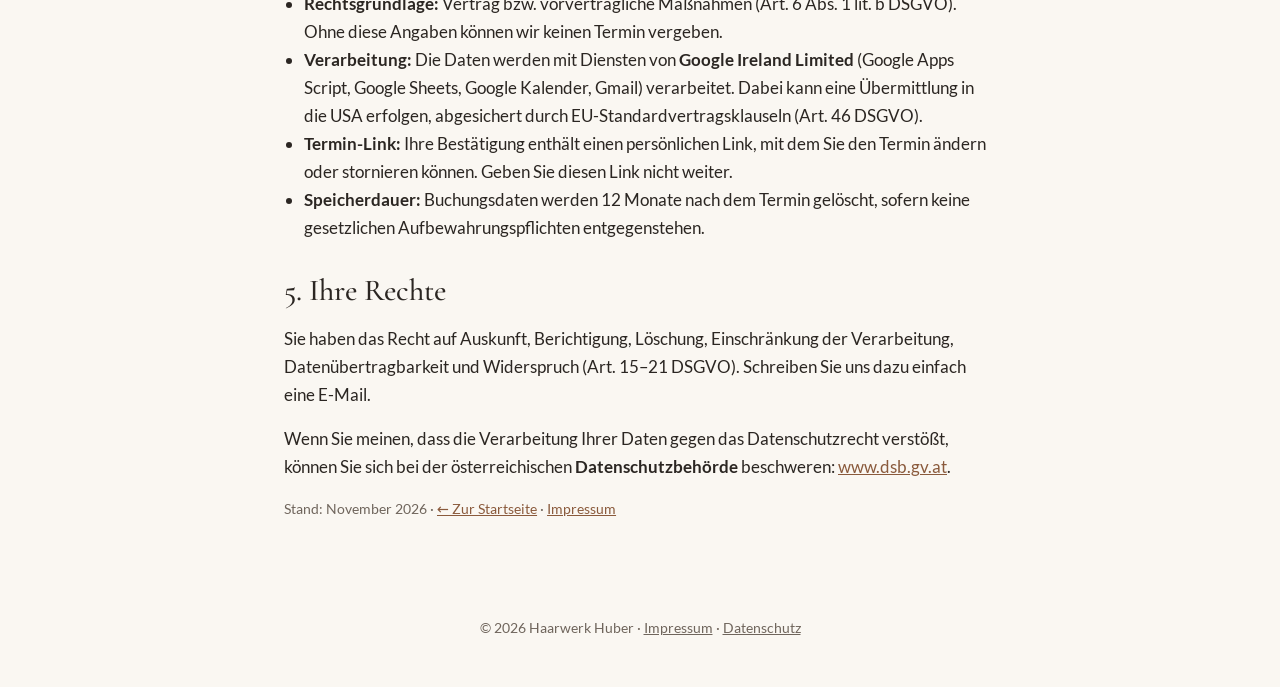
==== commit 42835d74: "Booking via TIMIFY (click-to-load iframe); own Apps Script system moved to eigenes-system.html; Date" ====
--- a/datenschutz.html
+++ b/datenschutz.html
@@ -36,11 +36,29 @@
         Rechtsgrundlage: berechtigtes Interesse an einem sicheren, funktionierenden Betrieb (Art. 6 Abs. 1 lit. f
         DSGVO). Eine Übermittlung in die USA erfolgt auf Grundlage des EU-US Data Privacy Framework
         (Angemessenheitsbeschluss, Art. 45 DSGVO) sowie ergänzend von EU-Standardvertragsklauseln (Art. 46 DSGVO).</p>
-      <p>Wir verwenden <strong>keine Cookies, keine Analyse- oder Tracking-Tools und keine eingebundenen Schriften
-        oder Inhalte anderer Anbieter</strong>.</p>
+      <p>Wir selbst verwenden <strong>keine Cookies, keine Analyse- oder Tracking-Tools und keine eingebundenen
+        Schriften anderer Anbieter</strong>. Inhalte eines anderen Anbieters (das Buchungssystem von TIMIFY, siehe Punkt 3)
+        werden erst geladen, wenn Sie auf „Freie Termine anzeigen“ klicken.</p>
 
-      <h2>3. Online-Terminbuchung</h2>
-      <p>Wenn Sie einen Termin buchen, verarbeiten wir: Name, E-Mail-Adresse, Telefonnummer, gewählte Leistung,
+      <h2 id="timify">3. Online-Terminbuchung über TIMIFY</h2>
+      <p>Für die Online-Buchung auf unserer Startseite nutzen wir das Buchungssystem <strong>TIMIFY</strong> der
+        TerminApp GmbH, Balanstraße 73, 81541 München, Deutschland. Das Buchungsfenster wird erst geladen, wenn Sie
+        auf „Freie Termine anzeigen“ oder „Termin buchen“ klicken. Ab dann werden Daten direkt an TIMIFY übertragen.</p>
+      <ul>
+        <li><strong>Welche Daten:</strong> technische Daten beim Laden (z. B. IP-Adresse, Browser) sowie Ihre
+          Buchungsangaben (Name, E-Mail-Adresse, Telefonnummer, Leistung, Datum und Uhrzeit, optionale Nachricht).</li>
+        <li><strong>Zweck:</strong> Vergabe und Verwaltung Ihres Termins, Bestätigungs-E-Mail, Rückfragen.</li>
+        <li><strong>Rechtsgrundlage:</strong> Vertrag bzw. vorvertragliche Maßnahmen (Art. 6 Abs. 1 lit. b DSGVO).</li>
+        <li><strong>Auftragsverarbeitung:</strong> TIMIFY verarbeitet die Daten in unserem Auftrag und nach unseren
+          Weisungen (Art. 28 DSGVO). Weitere Informationen:
+          <a href="https://www.timify.com/de/legal/" rel="noopener">Datenschutzerklärung von TIMIFY</a>.</li>
+        <li><strong>Speicherdauer:</strong> Wir löschen Buchungsdaten, sobald sie für die Terminverwaltung nicht mehr
+          benötigt werden und keine gesetzlichen Aufbewahrungspflichten entgegenstehen.</li>
+      </ul>
+
+      <h2>4. Eigenes Buchungssystem (Demo-Seite)</h2>
+      <p>Auf der Seite „Demo: eigenes Buchungssystem“ zeigen wir eine selbst gebaute Alternative.
+        Wenn Sie dort einen Termin buchen, verarbeiten wir: Name, E-Mail-Adresse, Telefonnummer, gewählte Leistung,
         Datum und Uhrzeit sowie Ihre optionale Nachricht.</p>
       <ul>
         <li><strong>Zweck:</strong> Vergabe und Verwaltung Ihres Termins, Bestätigungs- und Änderungs-E-Mails, Terminerinnerung am Vorabend,
@@ -56,7 +74,7 @@
           gesetzlichen Aufbewahrungspflichten entgegenstehen.</li>
       </ul>
 
-      <h2>4. Ihre Rechte</h2>
+      <h2>5. Ihre Rechte</h2>
       <p>Sie haben das Recht auf Auskunft, Berichtigung, Löschung, Einschränkung der Verarbeitung,
         Datenübertragbarkeit und Widerspruch (Art. 15–21 DSGVO). Schreiben Sie uns dazu einfach eine E-Mail.</p>
       <p>Wenn Sie meinen, dass die Verarbeitung Ihrer Daten gegen das Datenschutzrecht verstößt, können Sie sich bei
--- a/style.css
+++ b/style.css
@@ -303,3 +303,10 @@
   .gallery img, .member { transition: none; }
   .accordion details::details-content { transition: none; }
 }
+
+/* TIMIFY-Buchung (Startseite): Platzhalter bis zum Klick, danach das eingebettete Widget */
+.timify-box { display: grid; gap: 1rem; align-content: start; }
+.timify-box .button { justify-self: start; }
+.timify-frame { width: 100%; height: 760px; border: 0; background: #fff; }
+@media (max-width: 560px) { .timify-frame { height: 820px; } }
+
